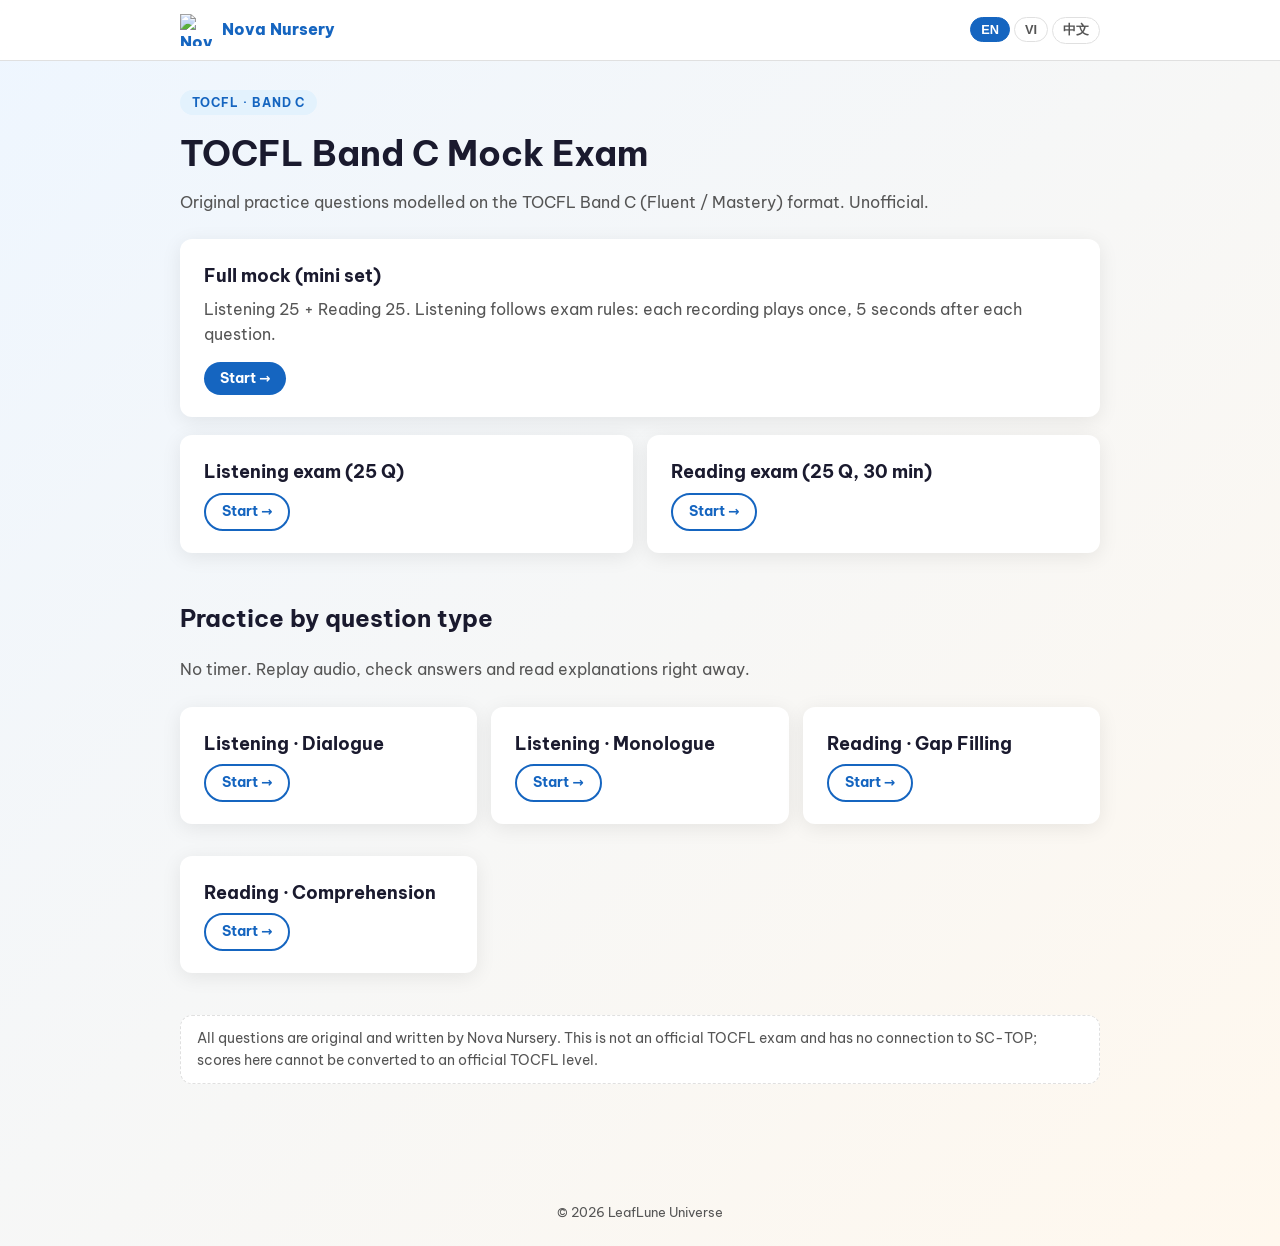
==== MockExam/index.html @ 42587d0b "新增 MockExam：TOCFL Band C 模擬考試（原創題 mini01 聽力25+閱讀25、edge-tts 音檔、完整考試流程與成績分析）" ====
<!DOCTYPE html>
<html lang="en">
<head>
<meta charset="UTF-8" />
<meta name="viewport" content="width=device-width, initial-scale=1.0" />
<title>TOCFL Band C Mock Exam — Nova Nursery</title>
<link rel="preconnect" href="https://fonts.googleapis.com" />
<link rel="preconnect" href="https://fonts.gstatic.com" crossorigin />
<link href="https://fonts.googleapis.com/css2?family=Be+Vietnam+Pro:wght@400;500;600;700;800;900&display=swap" rel="stylesheet" />
<link rel="stylesheet" href="style.css" />
</head>
<body>
<header class="site">
  <div class="site-inner">
    <a class="brand" href="../en/"><img src="../Card/nova-nursery_emoji.png" alt="Nova Nursery" /><span id="brand"></span></a>
    <div class="lang-switch" id="langSwitch"></div>
  </div>
</header>
<main id="home"></main>
<footer class="site">© 2026 LeafLune Universe</footer>

<script src="i18n.js"></script>
<script>
const SET = "mini01";
function link(mode, label, desc, secondary) {
  return `<a class="card" href="exam.html?set=${SET}&mode=${mode}" style="display:block">
    <h2>${label}</h2>${desc ? `<p>${desc}</p>` : ""}<span class="btn ${secondary ? "secondary" : ""} small">${T().start} →</span></a>`;
}
function render() {
  const t = T();
  document.title = t.title + " — Nova Nursery";
  document.getElementById("brand").textContent = t.brand;
  document.getElementById("home").innerHTML = `
    <span class="badge">TOCFL · Band C</span>
    <h1>${t.title}</h1>
    <p class="sub">${t.subtitle}</p>
    ${link("full", t.fullExam, t.fullExamDesc)}
    <div class="grid">
      ${link("listening", t.listeningOnly, "", true)}
      ${link("reading", t.readingOnly, "", true)}
    </div>
    <h2 style="margin-top:28px">${t.practiceTitle}</h2>
    <p class="sub">${t.practiceDesc}</p>
    <div class="grid">
      ${link("p-dialogue", t.pDialogue, "", true)}
      ${link("p-monologue", t.pMonologue, "", true)}
      ${link("p-gap", t.pGap, "", true)}
      ${link("p-comp", t.pComp, "", true)}
    </div>
    <p class="notice" style="margin-top:24px">${t.disclaimer}</p>`;
}
mountLangSwitch(document.getElementById("langSwitch"), render);
render();
</script>
</body>
</html>
---- MockExam/style.css ----
:root {
  --blue: #1565C0; --blue-light: #1976D2; --blue-pale: #E3F2FD; --cream: #FFF8EE;
  --gold: #F9A825; --green: #2E7D32; --green-pale: #E8F5E9; --red: #C62828; --red-pale: #FDECEA;
  --text: #1A1A2E; --text-sub: #555; --border: #E0E0E0; --white: #FFFFFF;
  --radius: 12px; --shadow: 0 4px 20px rgba(0,0,0,0.08);
}
* { box-sizing: border-box; }
body {
  margin: 0; color: var(--text); line-height: 1.6;
  font-family: "Be Vietnam Pro", system-ui, -apple-system, "Segoe UI", "Noto Sans TC", "PingFang TC", "Microsoft JhengHei", sans-serif;
  background: linear-gradient(135deg, #EEF6FF 0%, var(--cream) 100%); min-height: 100vh;
}
a { color: inherit; text-decoration: none; }
header.site {
  position: sticky; top: 0; z-index: 20; background: rgba(255,255,255,0.95); backdrop-filter: blur(8px);
  border-bottom: 1px solid var(--border);
}
.site-inner { max-width: 960px; margin: 0 auto; padding: 0 20px; height: 60px; display: flex; align-items: center; justify-content: space-between; }
.brand { display: flex; align-items: center; gap: 10px; font-weight: 800; color: var(--blue); }
.brand img { width: 32px; height: 32px; }
.lang-switch button {
  border: 1px solid var(--border); background: var(--white); padding: 4px 10px; border-radius: 999px;
  cursor: pointer; font-size: 0.8rem; font-weight: 700; color: var(--text-sub); margin-left: 4px;
}
.lang-switch button.active { background: var(--blue); color: var(--white); border-color: var(--blue); }
main { max-width: 960px; margin: 0 auto; padding: 28px 20px 80px; }
h1 { font-size: clamp(1.5rem, 4vw, 2.2rem); margin: 0 0 8px; }
.sub { color: var(--text-sub); margin: 0 0 24px; }
.badge { display: inline-block; background: var(--blue-pale); color: var(--blue); font-size: 0.75rem; font-weight: 700; letter-spacing: .08em; text-transform: uppercase; padding: 3px 12px; border-radius: 999px; margin-bottom: 10px; }
.card { background: var(--white); border-radius: var(--radius); box-shadow: var(--shadow); padding: 22px 24px; margin-bottom: 18px; }
.card h2 { margin: 0 0 6px; font-size: 1.15rem; }
.card p { margin: 0 0 14px; color: var(--text-sub); }
.grid { display: grid; grid-template-columns: repeat(auto-fit, minmax(220px, 1fr)); gap: 14px; }
.btn { display: inline-block; border: none; cursor: pointer; background: var(--blue); color: var(--white); padding: 12px 26px; border-radius: 999px; font-weight: 700; font-size: 1rem; font-family: inherit; }
.btn:hover { background: var(--blue-light); }
.btn.secondary { background: var(--white); color: var(--blue); border: 2px solid var(--blue); }
.btn.small { padding: 6px 16px; font-size: 0.85rem; }
.btn:disabled { opacity: .5; cursor: default; }
.notice { font-size: 0.85rem; color: var(--text-sub); background: var(--white); border: 1px dashed var(--border); border-radius: var(--radius); padding: 12px 16px; }

/* exam */
.topbar { display: flex; justify-content: space-between; align-items: center; margin-bottom: 14px; gap: 12px; flex-wrap: wrap; }
.timer { font-weight: 800; font-variant-numeric: tabular-nums; color: var(--blue); background: var(--blue-pale); padding: 6px 16px; border-radius: 999px; }
.timer.low { background: var(--red-pale); color: var(--red); }
.part-title { font-size: 1.05rem; font-weight: 800; margin: 26px 0 10px; color: var(--blue); }
.passage { background: var(--cream); border-radius: var(--radius); padding: 20px 24px; font-size: 1.08rem; line-height: 2; margin-bottom: 14px; }
.blank { display: inline-block; min-width: 28px; text-align: center; font-weight: 800; color: var(--blue); border-bottom: 2px solid var(--blue); margin: 0 3px; }
.q { background: var(--white); border: 1px solid var(--border); border-radius: var(--radius); padding: 14px 18px; margin-bottom: 12px; }
.q .qhead { font-weight: 700; margin-bottom: 8px; }
.q .qno { color: var(--blue); margin-right: 6px; }
.opts { display: grid; grid-template-columns: repeat(auto-fit, minmax(240px, 1fr)); gap: 8px; }
.opt { display: flex; gap: 8px; align-items: flex-start; border: 2px solid var(--border); border-radius: 10px; padding: 8px 12px; cursor: pointer; background: var(--white); text-align: left; font: inherit; color: inherit; }
.opt:hover { border-color: var(--blue-light); }
.opt.sel { border-color: var(--blue); background: var(--blue-pale); }
.opt.locked { cursor: default; }
.opt.right { border-color: var(--green); background: var(--green-pale); }
.opt.wrong { border-color: var(--red); background: var(--red-pale); }
.opt .l { font-weight: 800; color: var(--blue); min-width: 1.4em; }
.explain { margin-top: 10px; padding-top: 10px; border-top: 1px dashed var(--border); font-size: 0.9rem; color: var(--text-sub); }
.stage { text-align: center; padding: 26px 20px; }
.stage .big { font-size: 1.3rem; font-weight: 800; margin-bottom: 8px; }
.bar { height: 8px; background: var(--blue-pale); border-radius: 999px; overflow: hidden; margin: 14px auto; max-width: 420px; }
.bar > i { display: block; height: 100%; width: 0; background: var(--blue); transition: width .2s linear; }
.countdown { font-size: 2rem; font-weight: 900; color: var(--gold); }
ul.rules { text-align: left; max-width: 640px; margin: 12px auto 20px; color: var(--text-sub); }
audio { width: 100%; margin: 6px 0 10px; }
details.script { margin-top: 8px; font-size: 0.92rem; }
details.script summary { cursor: pointer; color: var(--blue); font-weight: 700; }
.script-line { margin: 4px 0; }
.script-line b { color: var(--text-sub); margin-right: 6px; }

/* results */
.scorebox { display: flex; gap: 14px; flex-wrap: wrap; margin-bottom: 18px; }
.scorebox .s { flex: 1 1 160px; background: var(--white); border-radius: var(--radius); box-shadow: var(--shadow); padding: 16px 20px; text-align: center; }
.scorebox .s b { display: block; font-size: 2rem; color: var(--blue); }
table.stat { width: 100%; border-collapse: collapse; background: var(--white); border-radius: var(--radius); overflow: hidden; box-shadow: var(--shadow); margin-bottom: 18px; }
table.stat th, table.stat td { padding: 8px 12px; border-bottom: 1px solid var(--border); text-align: left; font-size: 0.92rem; }
table.stat th { background: var(--blue-pale); color: var(--blue); }
.meter { height: 8px; background: var(--border); border-radius: 999px; overflow: hidden; min-width: 90px; }
.meter > i { display: block; height: 100%; background: var(--green); }
.meter.low > i { background: var(--red); }
.tag { display: inline-block; font-size: 0.72rem; font-weight: 700; padding: 1px 8px; border-radius: 999px; background: var(--blue-pale); color: var(--blue); margin-left: 6px; }
.mark-ok { color: var(--green); font-weight: 800; }
.mark-no { color: var(--red); font-weight: 800; }
footer.site { text-align: center; font-size: 0.8rem; color: var(--text-sub); padding: 24px 12px; }
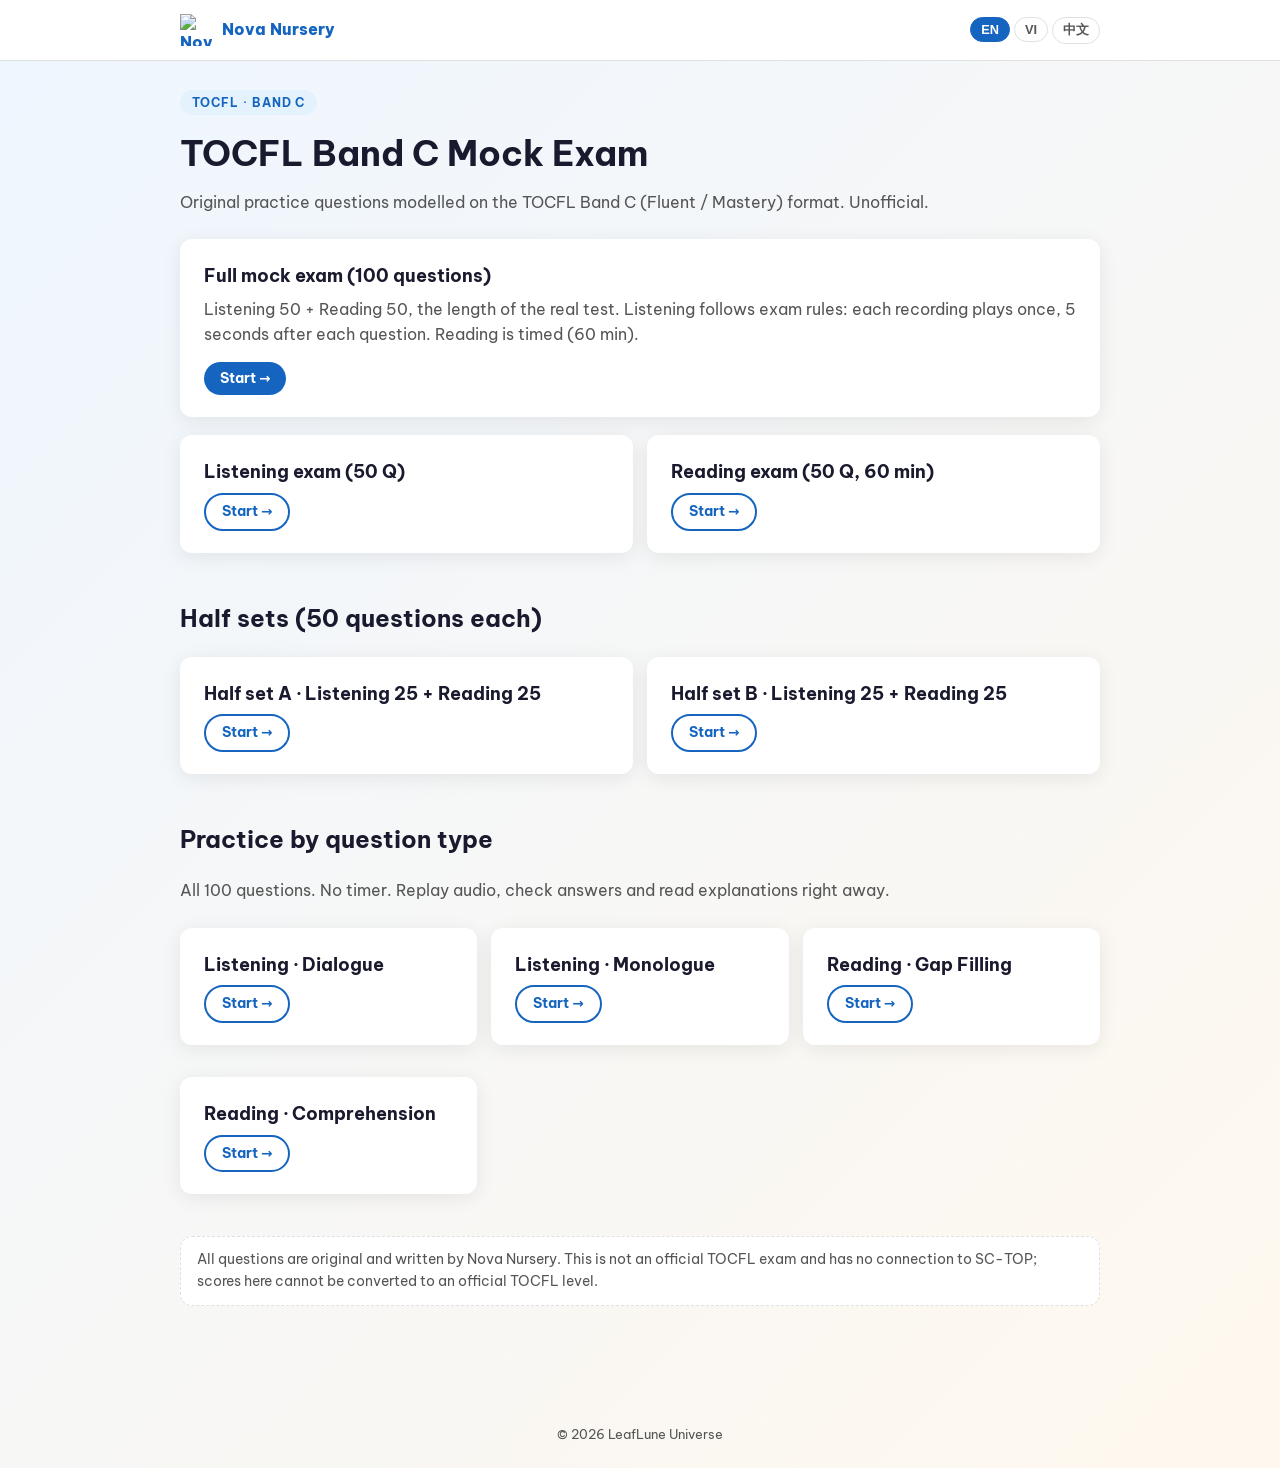
==== commit bf692b16: "合併模擬考試：統一為 MockExam/（mini01＋mini02＝100 題、set=full100）；解析補齊中英越三語；移除重複的 mock-exam/" ====
--- a/MockExam/index.html
+++ b/MockExam/index.html
@@ -21,9 +21,8 @@
 
 <script src="i18n.js"></script>
 <script>
-const SET = "mini01";
-function link(mode, label, desc, secondary) {
-  return `<a class="card" href="exam.html?set=${SET}&mode=${mode}" style="display:block">
+function link(mode, label, desc, secondary, set = "full100") {
+  return `<a class="card" href="exam.html?set=${set}&mode=${mode}" style="display:block">
     <h2>${label}</h2>${desc ? `<p>${desc}</p>` : ""}<span class="btn ${secondary ? "secondary" : ""} small">${T().start} →</span></a>`;
 }
 function render() {
@@ -38,6 +37,11 @@
     <div class="grid">
       ${link("listening", t.listeningOnly, "", true)}
       ${link("reading", t.readingOnly, "", true)}
+    </div>
+    <h2 style="margin-top:28px">${t.halfTitle}</h2>
+    <div class="grid">
+      ${link("full", t.halfA, "", true, "mini01")}
+      ${link("full", t.halfB, "", true, "mini02")}
     </div>
     <h2 style="margin-top:28px">${t.practiceTitle}</h2>
     <p class="sub">${t.practiceDesc}</p>
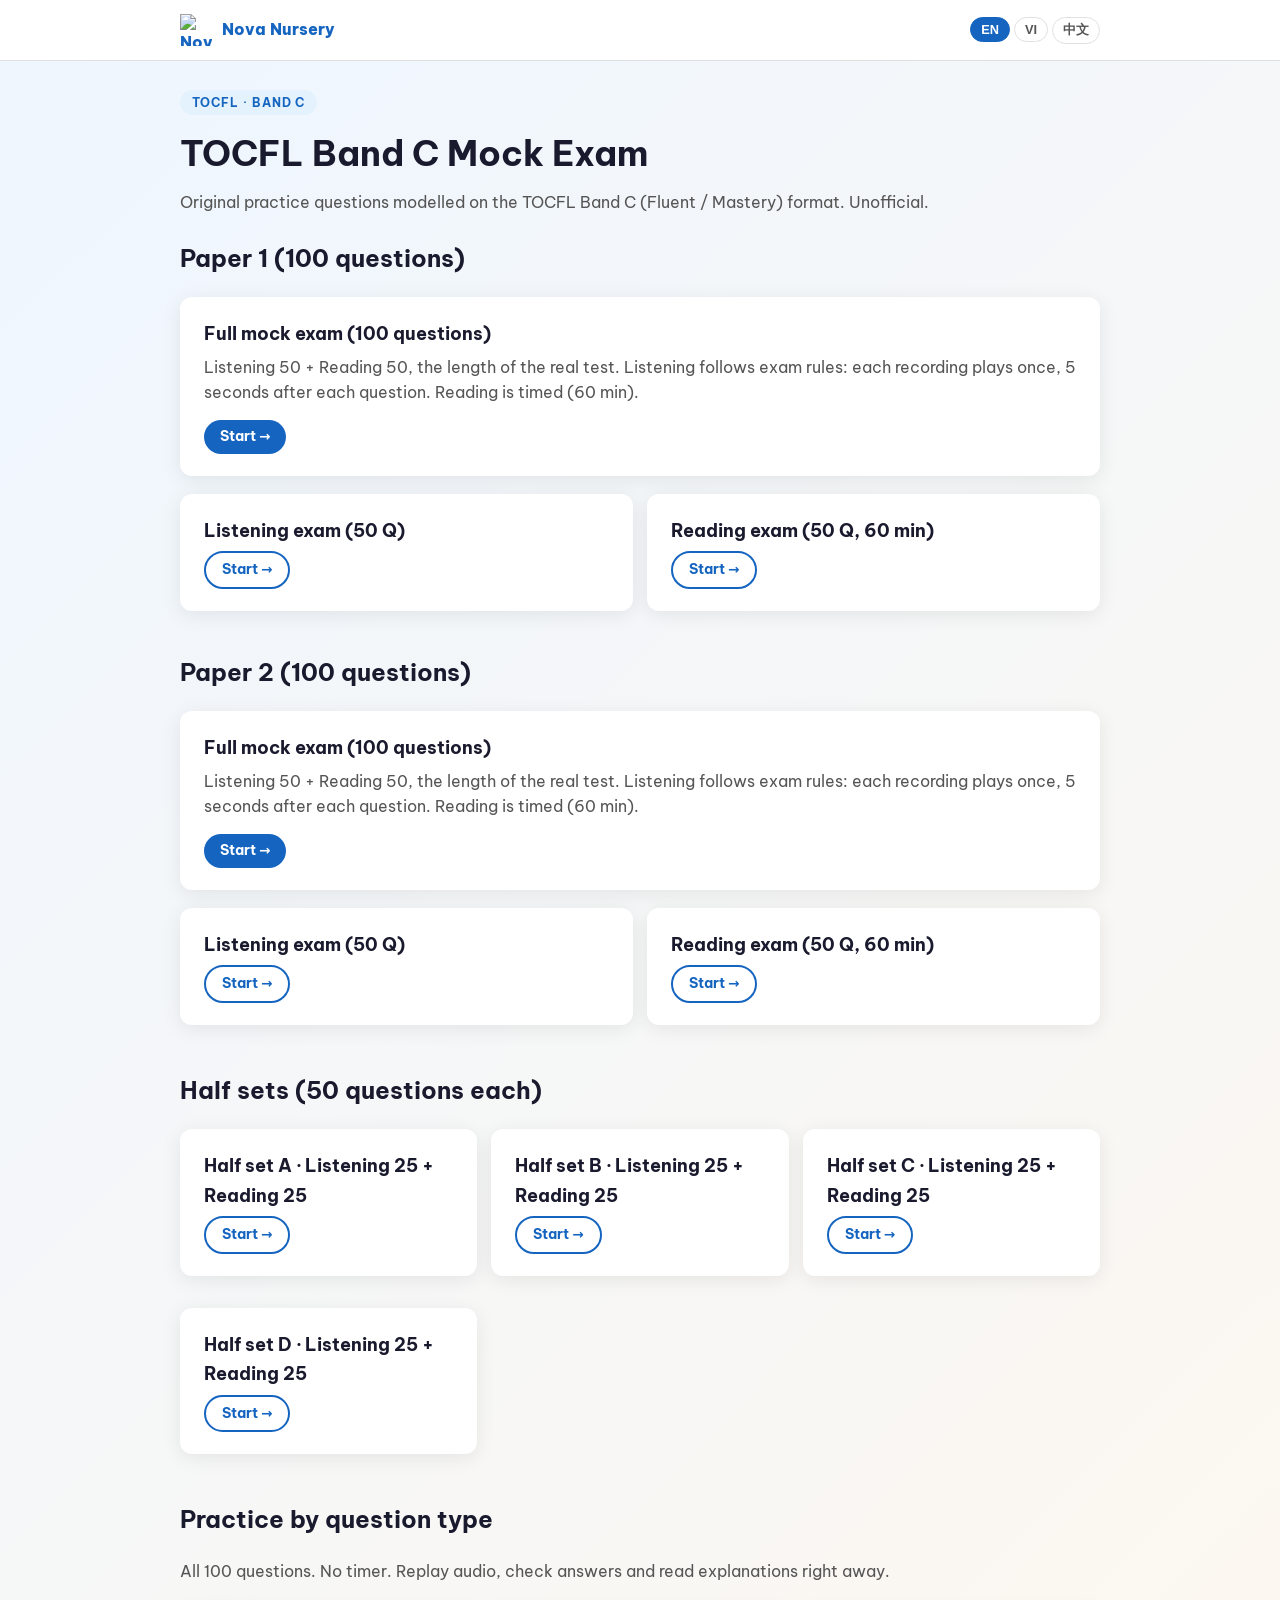
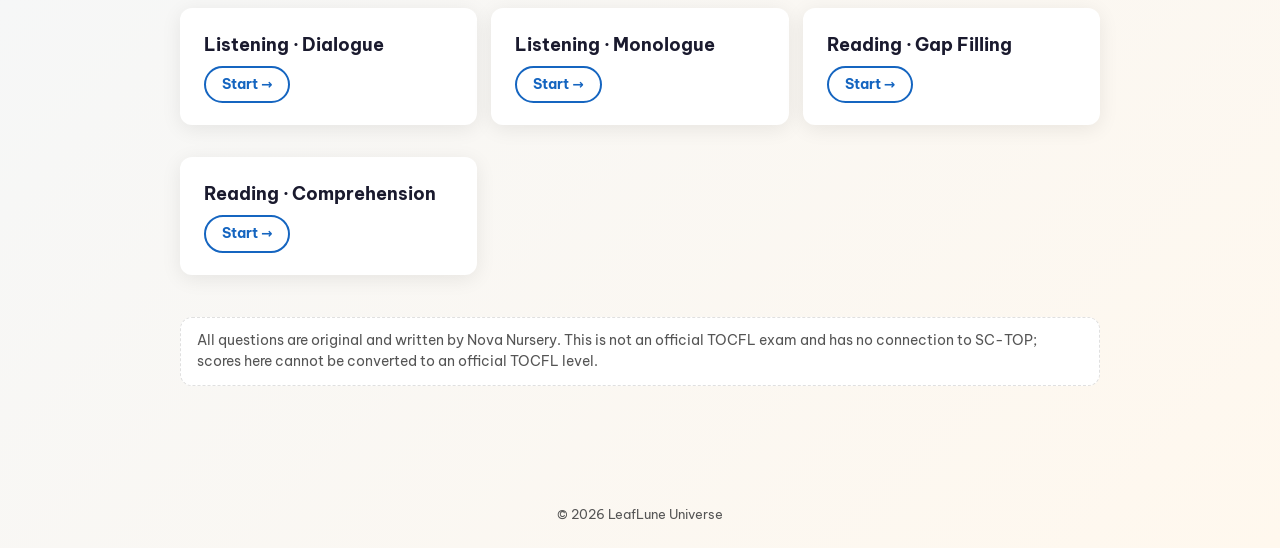
==== commit 41712949: "MockExam 新增第 2 套 100 題（mini03＋mini04，聽力 50＋閱讀 50、同難度）；首頁改為兩套＋四個半套" ====
--- a/MockExam/index.html
+++ b/MockExam/index.html
@@ -25,6 +25,7 @@
   return `<a class="card" href="exam.html?set=${set}&mode=${mode}" style="display:block">
     <h2>${label}</h2>${desc ? `<p>${desc}</p>` : ""}<span class="btn ${secondary ? "secondary" : ""} small">${T().start} →</span></a>`;
 }
+const PAPER = { en: "Paper {n} (100 questions)", vi: "Đề {n} (100 câu)", zh: "第 {n} 套（100 題）" };
 function render() {
   const t = T();
   document.title = t.title + " — Nova Nursery";
@@ -33,23 +34,24 @@
     <span class="badge">TOCFL · Band C</span>
     <h1>${t.title}</h1>
     <p class="sub">${t.subtitle}</p>
-    ${link("full", t.fullExam, t.fullExamDesc)}
-    <div class="grid">
-      ${link("listening", t.listeningOnly, "", true)}
-      ${link("reading", t.readingOnly, "", true)}
-    </div>
+    ${[["full100", 1], ["full100b", 2]].map(([set, n]) => `
+      <h2 style="margin-top:24px">${PAPER[LANG].replace("{n}", n)}</h2>
+      ${link("full", t.fullExam, t.fullExamDesc, false, set)}
+      <div class="grid">
+        ${link("listening", t.listeningOnly, "", true, set)}
+        ${link("reading", t.readingOnly, "", true, set)}
+      </div>`).join("")}
     <h2 style="margin-top:28px">${t.halfTitle}</h2>
     <div class="grid">
-      ${link("full", t.halfA, "", true, "mini01")}
-      ${link("full", t.halfB, "", true, "mini02")}
+      ${["A", "B", "C", "D"].map((L, i) => link("full", t.halfA.replace("A", L), "", true, "mini0" + (i + 1))).join("")}
     </div>
     <h2 style="margin-top:28px">${t.practiceTitle}</h2>
     <p class="sub">${t.practiceDesc}</p>
     <div class="grid">
-      ${link("p-dialogue", t.pDialogue, "", true)}
-      ${link("p-monologue", t.pMonologue, "", true)}
-      ${link("p-gap", t.pGap, "", true)}
-      ${link("p-comp", t.pComp, "", true)}
+      ${link("p-dialogue", t.pDialogue, "", true, "all")}
+      ${link("p-monologue", t.pMonologue, "", true, "all")}
+      ${link("p-gap", t.pGap, "", true, "all")}
+      ${link("p-comp", t.pComp, "", true, "all")}
     </div>
     <p class="notice" style="margin-top:24px">${t.disclaimer}</p>`;
 }
--- a/MockExam/style.css
+++ b/MockExam/style.css
@@ -83,3 +83,55 @@
 .mark-ok { color: var(--green); font-weight: 800; }
 .mark-no { color: var(--red); font-weight: 800; }
 footer.site { text-align: center; font-size: 0.8rem; color: var(--text-sub); padding: 24px 12px; }
+
+/* ---- compact one-screen reading layout ---- */
+main.wide { max-width: 1180px; }
+.opts { display: grid; grid-template-columns: repeat(auto-fit, minmax(170px, 1fr)); gap: 6px; }
+.opt { padding: 6px 10px; font-size: 0.95rem; }
+.nav { display: flex; flex-wrap: wrap; gap: 6px; margin: 0 0 8px; }
+.navb { border: 1.5px solid var(--border); background: var(--white); border-radius: 8px; padding: 2px 10px; font: inherit; font-size: 0.8rem; font-weight: 700; cursor: pointer; color: var(--text-sub); }
+.navb.done { background: var(--green-pale); border-color: var(--green); color: var(--green); }
+.navb.part { background: #FFF8E1; border-color: var(--gold); }
+.navb.cur { outline: 2px solid var(--blue); color: var(--blue); }
+.split { display: grid; grid-template-columns: minmax(0, 1.1fr) minmax(0, 1fr); gap: 16px; align-items: start; }
+.pcol .passage { margin: 0; max-height: calc(100vh - 300px); overflow: auto; font-size: 1.02rem; line-height: 1.95; padding: 16px 20px; }
+.qcol { max-height: calc(100vh - 300px); overflow: auto; padding-right: 4px; }
+.qcol .q { padding: 10px 14px; margin-bottom: 8px; }
+.q.gap { display: flex; align-items: center; gap: 10px; flex-wrap: wrap; }
+.q.gap .explain { flex-basis: 100%; margin-top: 4px; padding-top: 6px; }
+.q.gap .qno { font-weight: 800; color: var(--blue); min-width: 2.2em; }
+.opts.four { grid-template-columns: repeat(4, minmax(0, 1fr)); flex: 1; }
+.opts.two { grid-template-columns: repeat(2, minmax(0, 1fr)); }
+.part-title { margin: 8px 0 8px; }
+.navbar { display: flex; gap: 10px; margin-top: 12px; align-items: center; }
+@media (max-width: 860px) {
+  .split { grid-template-columns: 1fr; }
+  .pcol .passage, .qcol { max-height: none; }
+  .opts.four { grid-template-columns: repeat(2, minmax(0, 1fr)); }
+}
+
+/* ---- tighter vertical budget for the one-screen reading layout ---- */
+main.wide { padding: 10px 20px 6px; }
+main.wide + footer.site { display: none; }
+.rtop { display: flex; align-items: center; gap: 10px; flex-wrap: wrap; margin-bottom: 6px; }
+.rtop .badge { margin: 0; }
+.rtop .timer { padding: 3px 14px; }
+.rtop .nav { margin: 0; flex: 1; }
+main.wide .part-title { margin: 4px 0 6px; font-size: 0.98rem; }
+.pcol .passage { max-height: calc(100vh - 205px); font-size: 1rem; line-height: 1.85; padding: 12px 18px; }
+.qcol { max-height: calc(100vh - 205px); }
+.qcol .q { padding: 8px 12px; margin-bottom: 6px; }
+.qcol .qhead { font-size: 0.95rem; margin-bottom: 5px; line-height: 1.5; }
+.qcol .opt { padding: 4px 8px; font-size: 0.92rem; line-height: 1.45; }
+.navbar { margin-top: 8px; }
+.navbar .btn { padding: 8px 22px; font-size: 0.95rem; }
+  
+@media (min-height: 850px) { .pcol .passage { font-size: 1.15rem; line-height: 2; } .qcol .opt { font-size: 1rem; padding: 6px 10px; } .qcol .qhead { font-size: 1rem; } }  
+
+/* stacked layout: passage on top, questions below (colombo 2026-11-08) */
+.split { grid-template-columns: 1fr; gap: 8px; }
+.pcol .passage { max-height: 38vh; }
+.qcol { max-height: none; overflow: visible; }
+.qcol .opts.two { grid-template-columns: repeat(4, minmax(0, 1fr)); }
+@media (max-width: 860px) { .pcol .passage { max-height: none; } .qcol .opts.two, .opts.four { grid-template-columns: repeat(2, minmax(0, 1fr)); } }
+
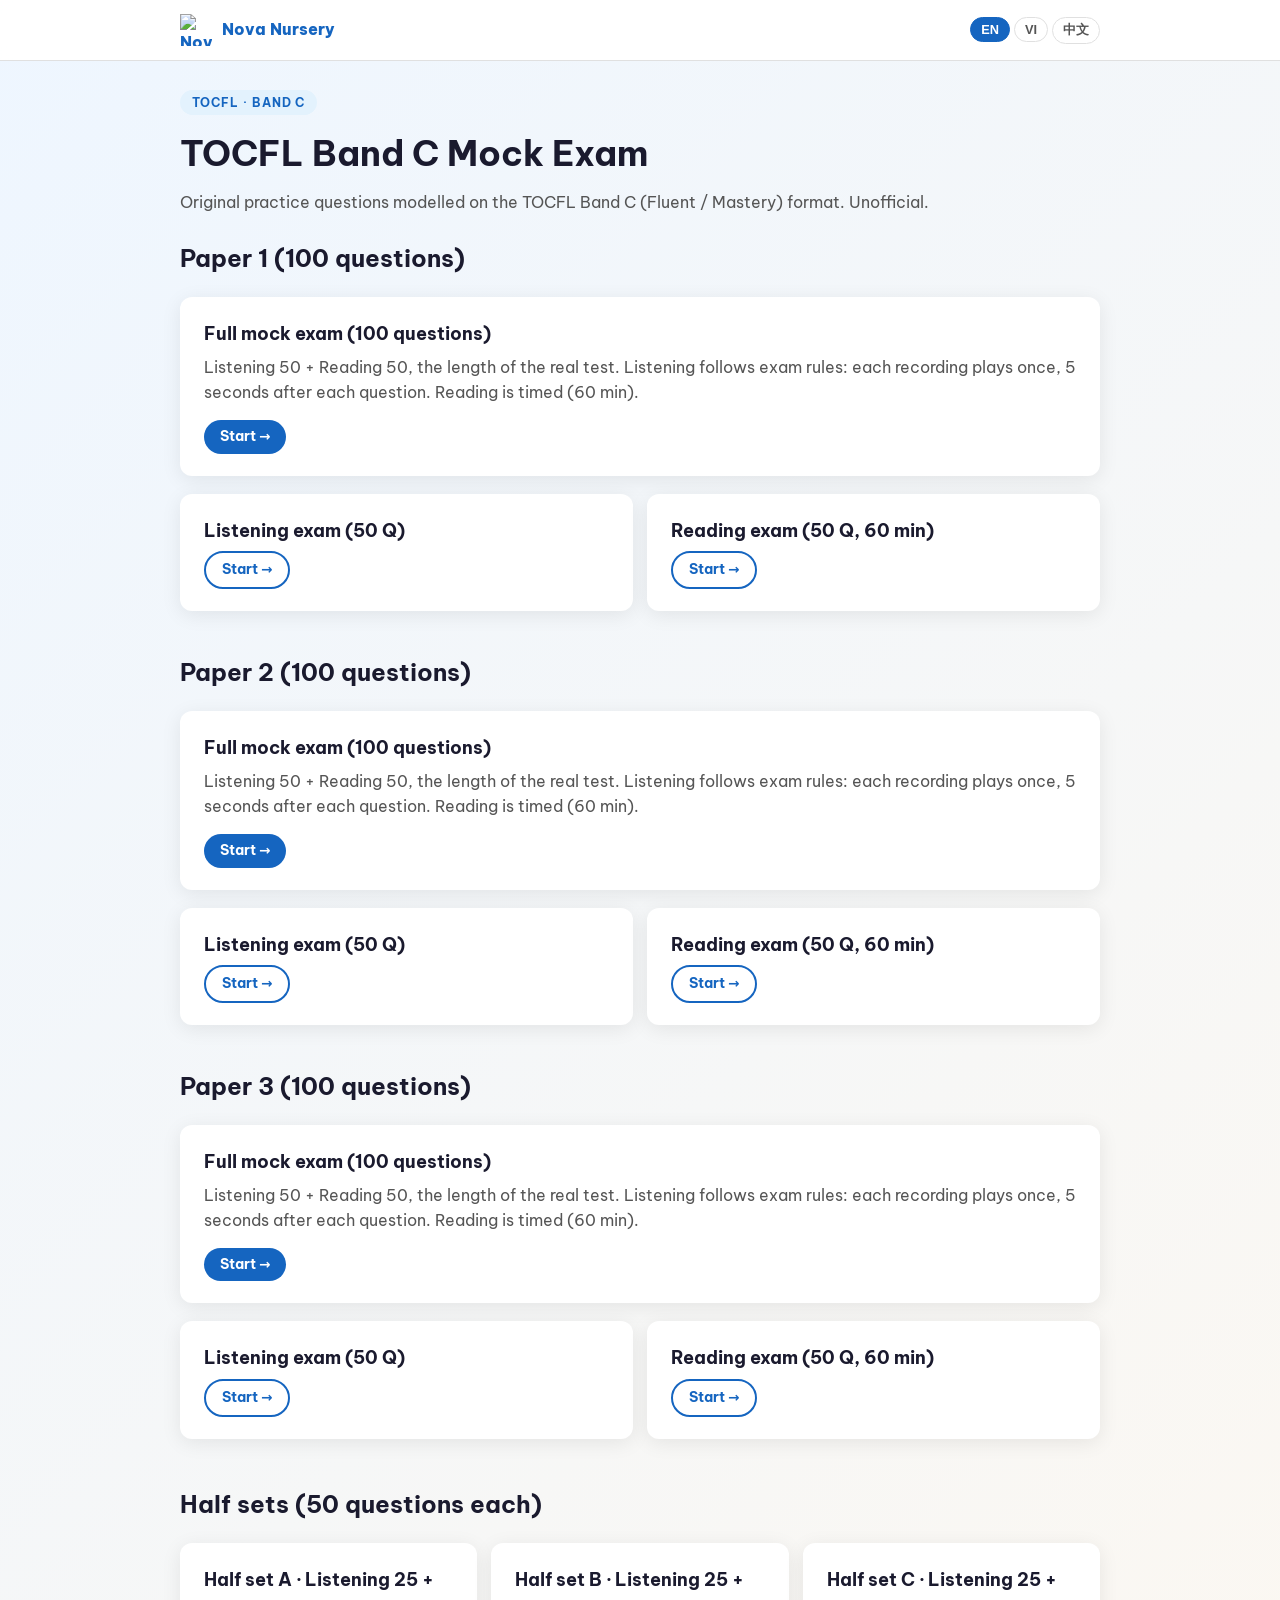
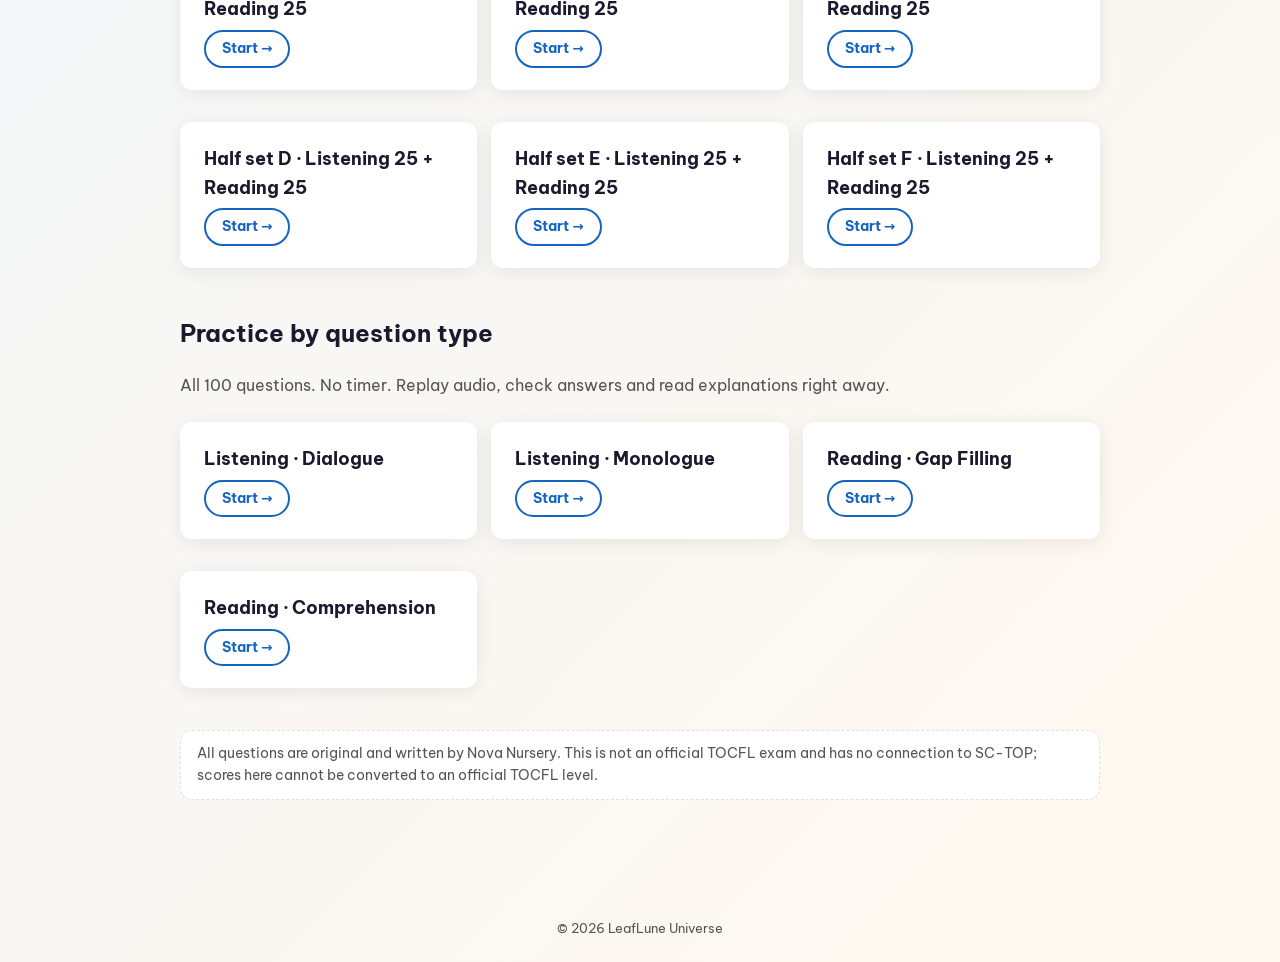
==== commit 8f58928d: "MockExam 新增第 3 套 100 題（mini05＋mini06），湊齊三套；首頁列三套＋六個半套" ====
--- a/MockExam/index.html
+++ b/MockExam/index.html
@@ -34,7 +34,7 @@
     <span class="badge">TOCFL · Band C</span>
     <h1>${t.title}</h1>
     <p class="sub">${t.subtitle}</p>
-    ${[["full100", 1], ["full100b", 2]].map(([set, n]) => `
+    ${[["full100", 1], ["full100b", 2], ["full100c", 3]].map(([set, n]) => `
       <h2 style="margin-top:24px">${PAPER[LANG].replace("{n}", n)}</h2>
       ${link("full", t.fullExam, t.fullExamDesc, false, set)}
       <div class="grid">
@@ -43,7 +43,7 @@
       </div>`).join("")}
     <h2 style="margin-top:28px">${t.halfTitle}</h2>
     <div class="grid">
-      ${["A", "B", "C", "D"].map((L, i) => link("full", t.halfA.replace("A", L), "", true, "mini0" + (i + 1))).join("")}
+      ${["A", "B", "C", "D", "E", "F"].map((L, i) => link("full", t.halfA.replace("A", L), "", true, "mini0" + (i + 1))).join("")}
     </div>
     <h2 style="margin-top:28px">${t.practiceTitle}</h2>
     <p class="sub">${t.practiceDesc}</p>
